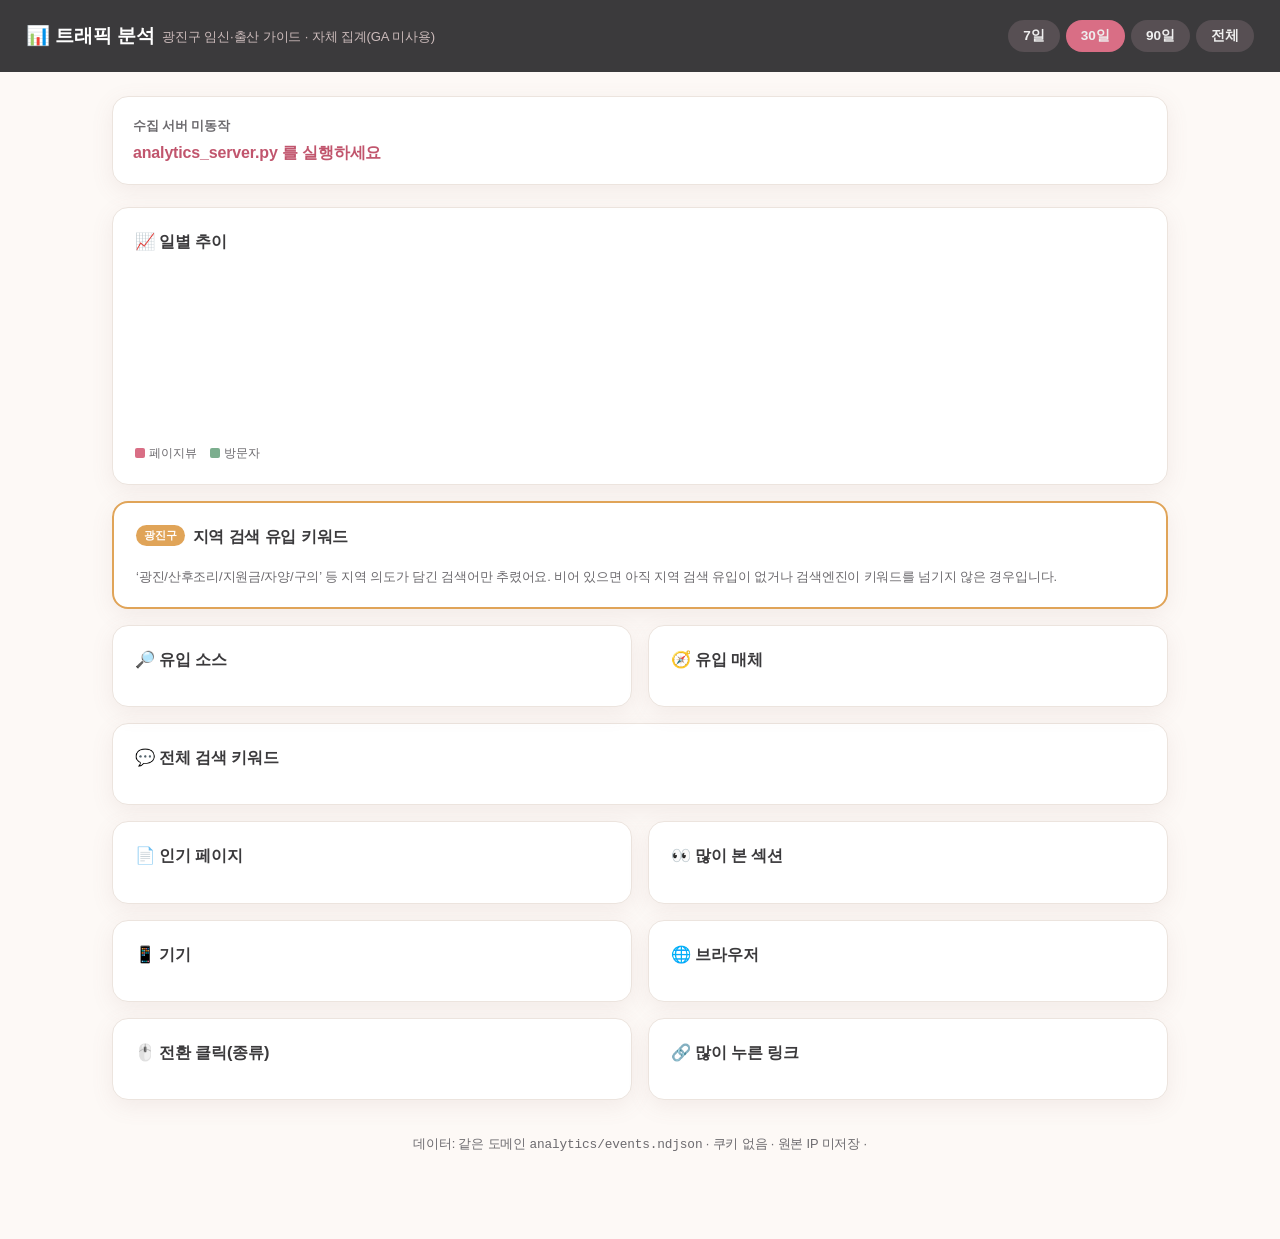
==== dashboard.html @ a5a115ca "Initial commit: 서울/광진구 임신·출산 정보 사이트 임신 주차별 가이드, 광진구·서울 전체 산후조리원(목록/구별 비교/후기/썸네일), 복지정책, 어린이집 입소대기 가이" ====
<!DOCTYPE html>
<html lang="ko">
<head>
<meta charset="UTF-8" />
<meta name="viewport" content="width=device-width, initial-scale=1.0" />
<meta name="robots" content="noindex, nofollow" />
<title>트래픽 분석 대시보드 · 광진구 임신 가이드</title>
<link rel="icon" href="favicon.svg" type="image/svg+xml" />
<style>
  :root{--rose:#d96e85;--rose-d:#c1556d;--sage:#7bae8e;--sage-d:#5e9272;--ink:#3b3a3c;--muted:#6c6a6e;
        --line:#ece4de;--cream:#fdf9f6;--card:#fff;--shadow:0 6px 22px rgba(150,110,110,.10);--gold:#e0a458;}
  *{box-sizing:border-box;margin:0;padding:0}
  body{font-family:"Pretendard",-apple-system,"Apple SD Gothic Neo","Malgun Gothic",sans-serif;
       background:var(--cream);color:var(--ink);line-height:1.6;letter-spacing:-.01em;padding:0 0 60px}
  header{background:var(--ink);color:#fff;padding:20px 26px;display:flex;align-items:center;justify-content:space-between;flex-wrap:wrap;gap:12px}
  header h1{font-size:1.2rem;display:flex;align-items:center;gap:8px}
  header .sub{color:#cbb;font-size:.82rem;font-weight:400}
  .ranges{display:flex;gap:6px}
  .ranges button{background:#574f53;color:#eee;border:0;border-radius:999px;padding:7px 15px;font-weight:700;
                 font-family:inherit;cursor:pointer;font-size:.85rem}
  .ranges button.active{background:var(--rose)}
  .wrap{max-width:1100px;margin:0 auto;padding:24px 22px}
  .grid{display:grid;gap:16px}
  .cards{grid-template-columns:repeat(auto-fit,minmax(150px,1fr));margin-bottom:22px}
  .stat{background:var(--card);border:1px solid var(--line);border-radius:16px;padding:18px 20px;box-shadow:var(--shadow)}
  .stat .label{font-size:.82rem;color:var(--muted);font-weight:600}
  .stat .num{font-size:1.9rem;font-weight:800;color:var(--rose-d);margin-top:4px}
  .stat .num.sage{color:var(--sage-d)}
  .panel{background:var(--card);border:1px solid var(--line);border-radius:16px;padding:20px 22px;box-shadow:var(--shadow);margin-bottom:16px}
  .panel h2{font-size:1.02rem;margin-bottom:14px;display:flex;align-items:center;gap:8px}
  .panel h2 .tag{font-size:.68rem;font-weight:700;padding:2px 8px;border-radius:999px;background:var(--rose);color:#fff}
  .panel h2 .tag.local{background:var(--gold)}
  .cols{grid-template-columns:1fr 1fr}
  @media(max-width:760px){.cols{grid-template-columns:1fr}}
  .bar-row{display:flex;align-items:center;gap:10px;margin-bottom:8px;font-size:.9rem}
  .bar-row .name{width:42%;white-space:nowrap;overflow:hidden;text-overflow:ellipsis;color:var(--ink)}
  .bar-row .track{flex:1;background:#f3ebe6;border-radius:6px;height:18px;overflow:hidden}
  .bar-row .fill{height:100%;background:linear-gradient(90deg,var(--rose),var(--rose-d));border-radius:6px}
  .bar-row .fill.sage{background:linear-gradient(90deg,var(--sage),var(--sage-d))}
  .bar-row .fill.gold{background:linear-gradient(90deg,#eec07a,var(--gold))}
  .bar-row .val{width:46px;text-align:right;font-weight:700;color:var(--muted)}
  .empty{color:var(--muted);font-size:.9rem;padding:8px 0}
  svg.timeline{width:100%;height:170px;display:block}
  .legend{font-size:.78rem;color:var(--muted);display:flex;gap:14px;margin-top:6px}
  .legend i{display:inline-block;width:10px;height:10px;border-radius:2px;margin-right:4px;vertical-align:middle}
  .note{font-size:.8rem;color:var(--muted);margin-top:18px;text-align:center}
  .updated{font-size:.78rem;color:#cbb}
</style>
</head>
<body>
<header>
  <h1>📊 트래픽 분석 <span class="sub">광진구 임신·출산 가이드 · 자체 집계(GA 미사용)</span></h1>
  <div class="ranges" id="ranges">
    <button data-days="7">7일</button>
    <button data-days="30" class="active">30일</button>
    <button data-days="90">90일</button>
    <button data-days="3650">전체</button>
  </div>
</header>

<div class="wrap">
  <div class="grid cards" id="summary"></div>

  <div class="panel">
    <h2>📈 일별 추이</h2>
    <svg class="timeline" id="timeline" viewBox="0 0 1000 170" preserveAspectRatio="none"></svg>
    <div class="legend"><span><i style="background:#d96e85"></i>페이지뷰</span><span><i style="background:#7bae8e"></i>방문자</span></div>
  </div>

  <div class="panel" style="border:2px solid var(--gold)">
    <h2><span class="tag local">광진구</span> 지역 검색 유입 키워드</h2>
    <div id="local_keywords"></div>
    <p class="note" style="text-align:left">‘광진/산후조리/지원금/자양/구의’ 등 지역 의도가 담긴 검색어만 추렸어요. 비어 있으면 아직 지역 검색 유입이 없거나 검색엔진이 키워드를 넘기지 않은 경우입니다.</p>
  </div>

  <div class="grid cols">
    <div class="panel"><h2>🔎 유입 소스</h2><div id="sources"></div></div>
    <div class="panel"><h2>🧭 유입 매체</h2><div id="mediums"></div></div>
  </div>

  <div class="panel"><h2>💬 전체 검색 키워드</h2><div id="keywords"></div></div>

  <div class="grid cols">
    <div class="panel"><h2>📄 인기 페이지</h2><div id="top_pages"></div></div>
    <div class="panel"><h2>👀 많이 본 섹션</h2><div id="sections"></div></div>
  </div>

  <div class="grid cols">
    <div class="panel"><h2>📱 기기</h2><div id="devices"></div></div>
    <div class="panel"><h2>🌐 브라우저</h2><div id="browsers"></div></div>
  </div>

  <div class="grid cols">
    <div class="panel"><h2>🖱️ 전환 클릭(종류)</h2><div id="clicks_by_kind"></div></div>
    <div class="panel"><h2>🔗 많이 누른 링크</h2><div id="top_clicks"></div></div>
  </div>

  <p class="note">데이터: 같은 도메인 <code>analytics/events.ndjson</code> · 쿠키 없음 · 원본 IP 미저장 · <span class="updated" id="updated"></span></p>
</div>

<script src="dashboard.js"></script>
</body>
</html>
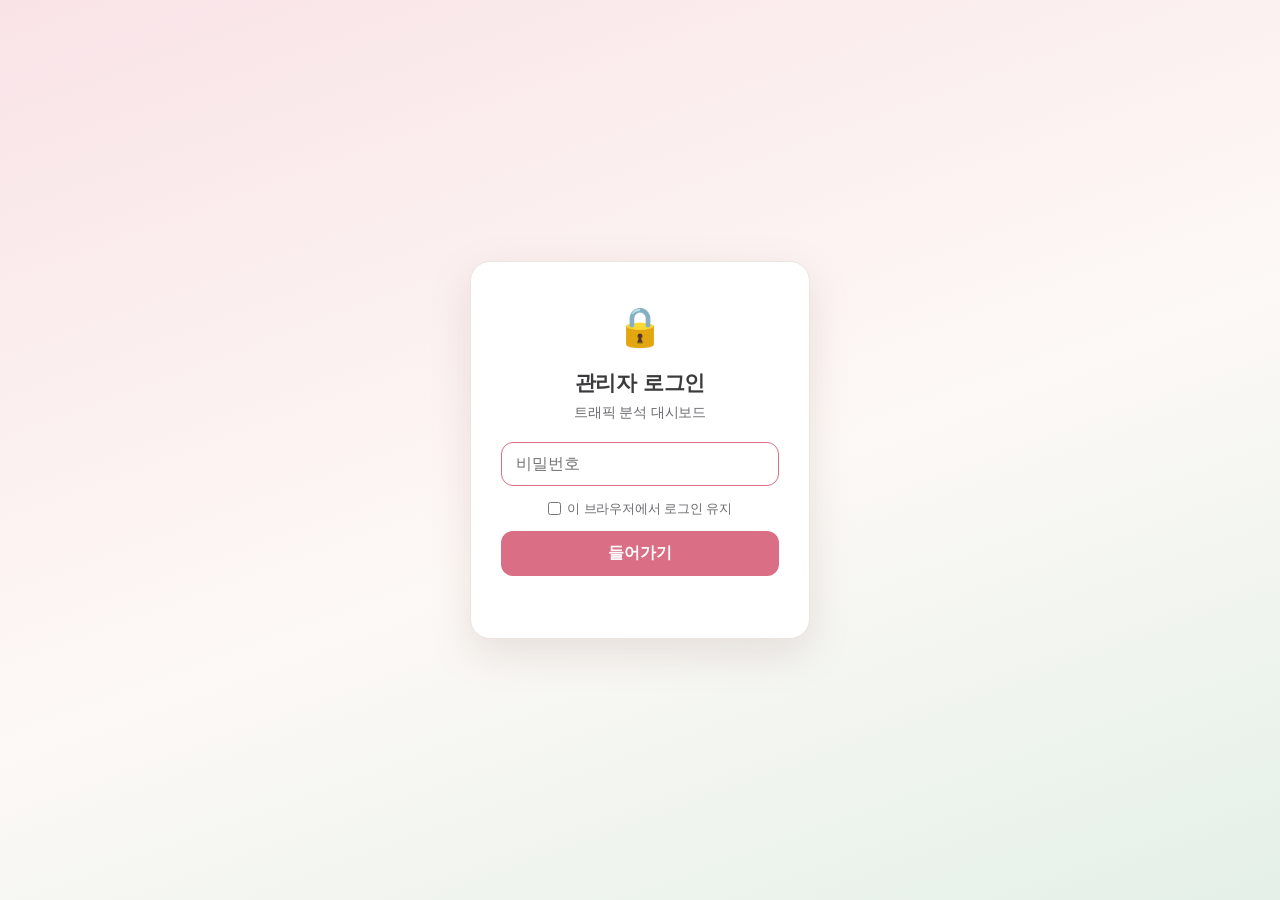
==== commit 333101e0: "대시보드(관리자) 비밀번호 잠금 추가 - 클라이언트 측 로그인 게이트: 비밀번호 평문 미포함, SALT+입력의 SHA-256 해시만 대조  - 인증 성공 시에만 dashboard." ====
--- a/dashboard.html
+++ b/dashboard.html
@@ -45,9 +45,38 @@
   .legend i{display:inline-block;width:10px;height:10px;border-radius:2px;margin-right:4px;vertical-align:middle}
   .note{font-size:.8rem;color:var(--muted);margin-top:18px;text-align:center}
   .updated{font-size:.78rem;color:#cbb}
+  /* 로그인 게이트 */
+  #gate{position:fixed;inset:0;z-index:9999;background:linear-gradient(160deg,#f9e3e7,#fdf9f6 55%,#e4f0e8);
+        display:flex;align-items:center;justify-content:center;padding:20px}
+  .gate-box{background:#fff;border:1px solid var(--line);border-radius:20px;box-shadow:0 14px 40px rgba(150,110,110,.18);
+            padding:34px 30px;width:100%;max-width:340px;text-align:center}
+  .gate-emoji{font-size:2.4rem}
+  .gate-box h1{font-size:1.3rem;margin:8px 0 2px;display:block}
+  .gate-box p{color:var(--muted);font-size:.9rem;margin-bottom:18px}
+  .gate-box input[type=password]{width:100%;padding:12px 14px;border:1px solid var(--line);border-radius:12px;font-size:1rem;font-family:inherit}
+  .gate-box input[type=password]:focus{outline:none;border-color:var(--rose)}
+  .gate-remember{display:flex;align-items:center;gap:6px;justify-content:center;font-size:.82rem;color:var(--muted);margin:12px 0}
+  .gate-box button{width:100%;padding:12px;border:0;border-radius:12px;background:var(--rose);color:#fff;font-weight:800;font-size:1rem;font-family:inherit;cursor:pointer}
+  .gate-box button:hover{background:var(--rose-d)}
+  .gate-err{color:var(--rose-d);font-size:.85rem;margin-top:10px;min-height:18px}
 </style>
 </head>
 <body>
+
+<!-- 로그인 게이트 (클라이언트 측 · 비밀번호 평문 미포함, SHA-256 해시만 대조) -->
+<div id="gate">
+  <form id="gateForm" class="gate-box">
+    <div class="gate-emoji">🔒</div>
+    <h1>관리자 로그인</h1>
+    <p>트래픽 분석 대시보드</p>
+    <input id="pw" type="password" placeholder="비밀번호" autocomplete="current-password" autofocus />
+    <label class="gate-remember"><input type="checkbox" id="remember" /> 이 브라우저에서 로그인 유지</label>
+    <button type="submit">들어가기</button>
+    <div id="gateErr" class="gate-err" role="alert"></div>
+  </form>
+</div>
+
+<div id="app" style="display:none">
 <header>
   <h1>📊 트래픽 분석 <span class="sub">광진구 임신·출산 가이드 · 자체 집계(GA 미사용)</span></h1>
   <div class="ranges" id="ranges">
@@ -55,6 +84,7 @@
     <button data-days="30" class="active">30일</button>
     <button data-days="90">90일</button>
     <button data-days="3650">전체</button>
+    <button id="logout" style="background:#7a6f73" title="로그아웃">로그아웃</button>
   </div>
 </header>
 
@@ -97,7 +127,70 @@
 
   <p class="note">데이터: 같은 도메인 <code>analytics/events.ndjson</code> · 쿠키 없음 · 원본 IP 미저장 · <span class="updated" id="updated"></span></p>
 </div>
+</div><!-- /#app -->
 
-<script src="dashboard.js"></script>
+<script>
+/* 관리자 게이트: 비밀번호 평문은 코드에 없음. SALT+입력의 SHA-256 해시만 대조.
+   인증 성공 시에만 dashboard.js를 주입해 데이터를 불러온다. */
+(function(){
+  var SALT = 'imsin-gwangjin::admin::v1::';
+  var HASH = '4a8700dfe4a3f43b3b4f3663466da18caaaef089dcd8c246219a700efc1c5b35';
+  var KEY  = '_ag_admin_ok';
+  var gate = document.getElementById('gate');
+  var app  = document.getElementById('app');
+
+  // 보안 컨텍스트(https/localhost)가 아니면 crypto.subtle이 없어 → 순수 JS SHA-256 폴백(http LAN 대응)
+  function jsSha256(ascii){
+    function rr(v,a){ return (v>>>a)|(v<<(32-a)); }
+    var mp=Math.pow, mw=mp(2,32), res='', words=[], bitLen=ascii.length*8, hash=[], k=[], pc=0, comp={};
+    for(var c=2; pc<64; c++){
+      if(!comp[c]){ for(var i=0;i<313;i+=c){ comp[i]=c; } hash[pc]=(mp(c,.5)*mw)|0; k[pc++]=(mp(c,1/3)*mw)|0; }
+    }
+    ascii+='\x80'; while(ascii.length%64-56) ascii+='\x00';
+    for(i=0;i<ascii.length;i++){ var j=ascii.charCodeAt(i); if(j>>8) return ''; words[i>>2]|=j<<((3-i)%4)*8; }
+    words[words.length]=((bitLen/mw)|0); words[words.length]=(bitLen);
+    for(j=0;j<words.length;){
+      var w=words.slice(j,j+=16), oh=hash; hash=hash.slice(0,8);
+      for(i=0;i<64;i++){
+        var w15=w[i-15], w2=w[i-2], a=hash[0], e=hash[4];
+        var t1=hash[7]+(rr(e,6)^rr(e,11)^rr(e,25))+((e&hash[5])^((~e)&hash[6]))+k[i]
+          +(w[i]=i<16?w[i]:(w[i-16]+(rr(w15,7)^rr(w15,18)^(w15>>>3))+w[i-7]+(rr(w2,17)^rr(w2,19)^(w2>>>10)))|0);
+        var t2=(rr(a,2)^rr(a,13)^rr(a,22))+((a&hash[1])^(a&hash[2])^(hash[1]&hash[2]));
+        hash=[(t1+t2)|0].concat(hash); hash[4]=(hash[4]+t1)|0;
+      }
+      for(i=0;i<8;i++){ hash[i]=(hash[i]+oh[i])|0; }
+    }
+    for(i=0;i<8;i++){ for(j=3;j+1;j--){ var b=(hash[i]>>(j*8))&255; res+=((b<16)?0:'')+b.toString(16); } }
+    return res;
+  }
+  function digest(str){
+    if(window.crypto && window.crypto.subtle){
+      return crypto.subtle.digest('SHA-256', new TextEncoder().encode(str)).then(function(buf){
+        return Array.prototype.map.call(new Uint8Array(buf), function(b){ return b.toString(16).padStart(2,'0'); }).join('');
+      });
+    }
+    return Promise.resolve(jsSha256(str));
+  }
+  function unlock(){
+    gate.style.display='none'; app.style.display='';
+    var s=document.createElement('script'); s.src='dashboard.js'; document.body.appendChild(s);
+    var lo=document.getElementById('logout');
+    if(lo) lo.addEventListener('click', function(){ sessionStorage.removeItem(KEY); localStorage.removeItem(KEY); location.reload(); });
+  }
+  if(sessionStorage.getItem(KEY)==='1' || localStorage.getItem(KEY)==='1'){ unlock(); return; }
+
+  var form=document.getElementById('gateForm'), pw=document.getElementById('pw'), err=document.getElementById('gateErr');
+  form.addEventListener('submit', function(e){
+    e.preventDefault(); err.textContent='';
+    digest(SALT + pw.value).then(function(h){
+      if(h===HASH){
+        sessionStorage.setItem(KEY,'1');
+        if(document.getElementById('remember').checked) localStorage.setItem(KEY,'1');
+        unlock();
+      } else { err.textContent='비밀번호가 올바르지 않습니다.'; pw.value=''; pw.focus(); }
+    }).catch(function(){ err.textContent='로그인 처리 중 오류가 발생했습니다.'; });
+  });
+})();
+</script>
 </body>
 </html>
